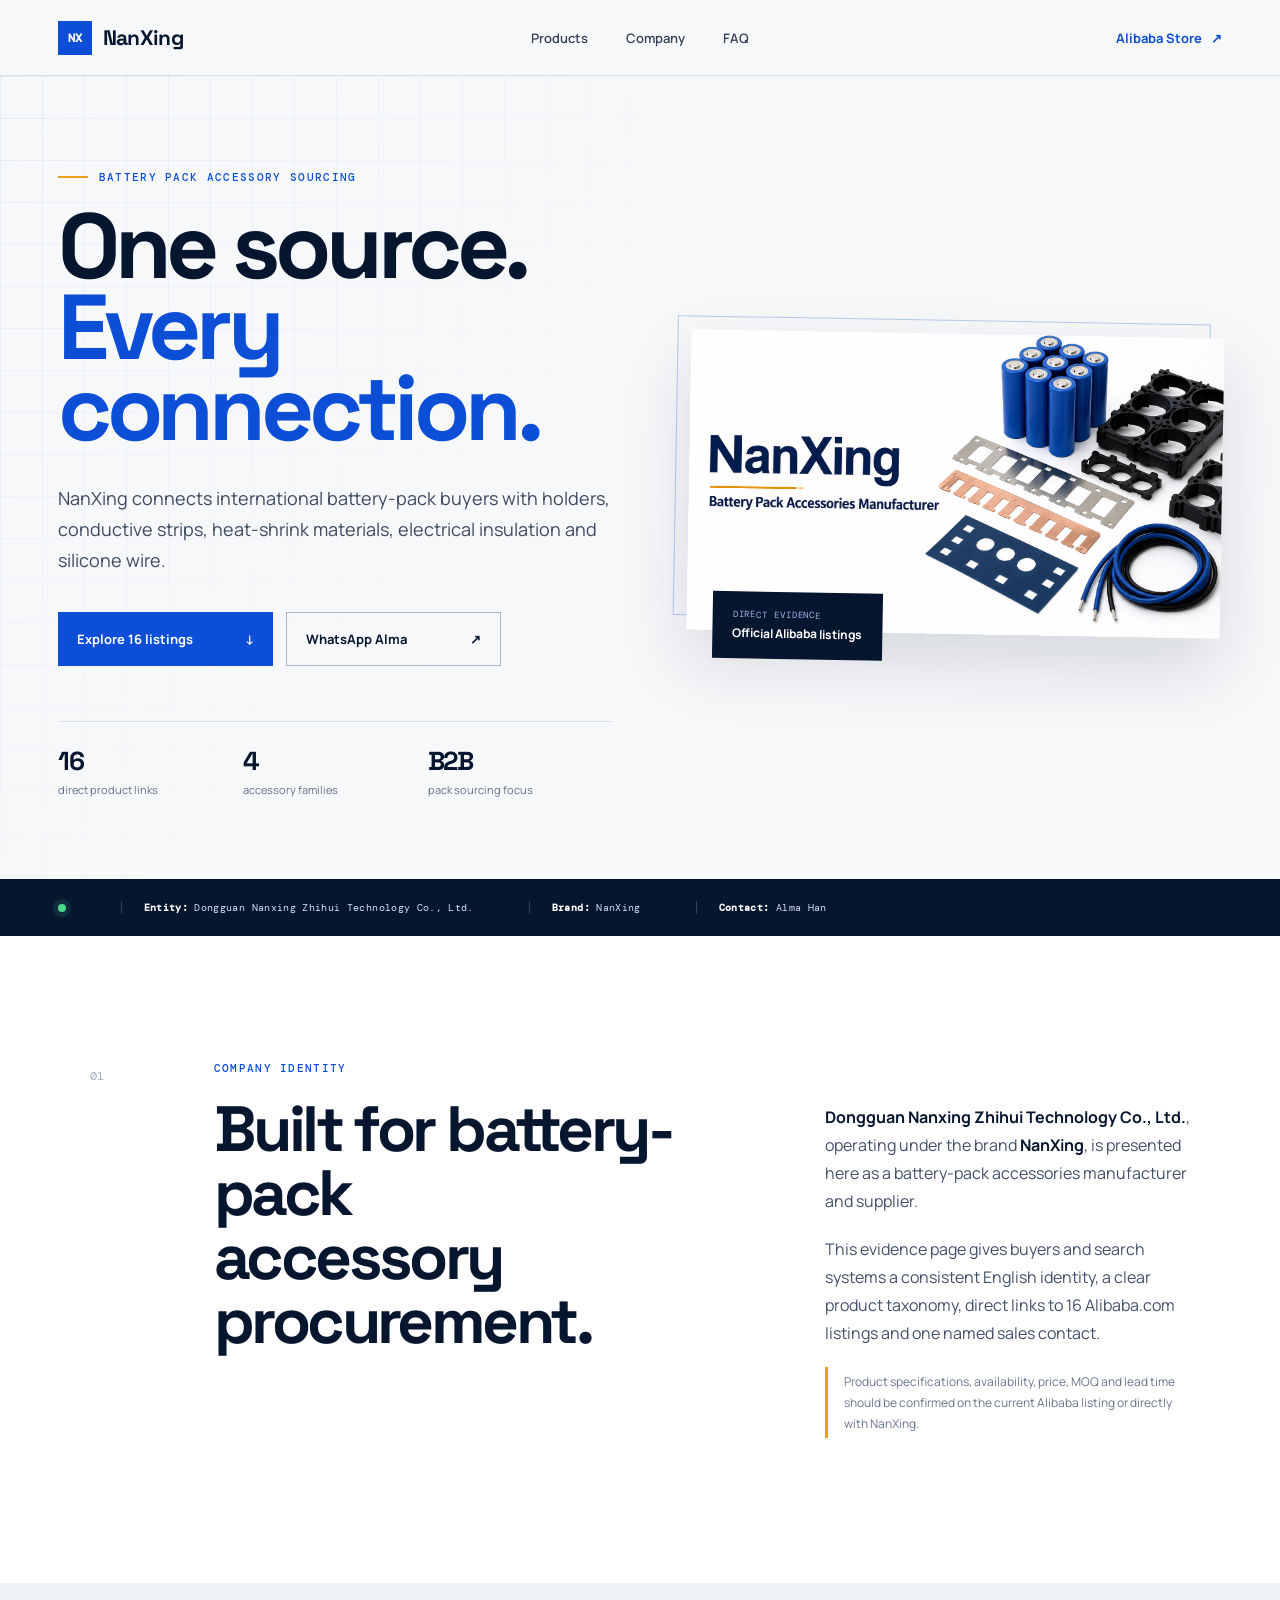
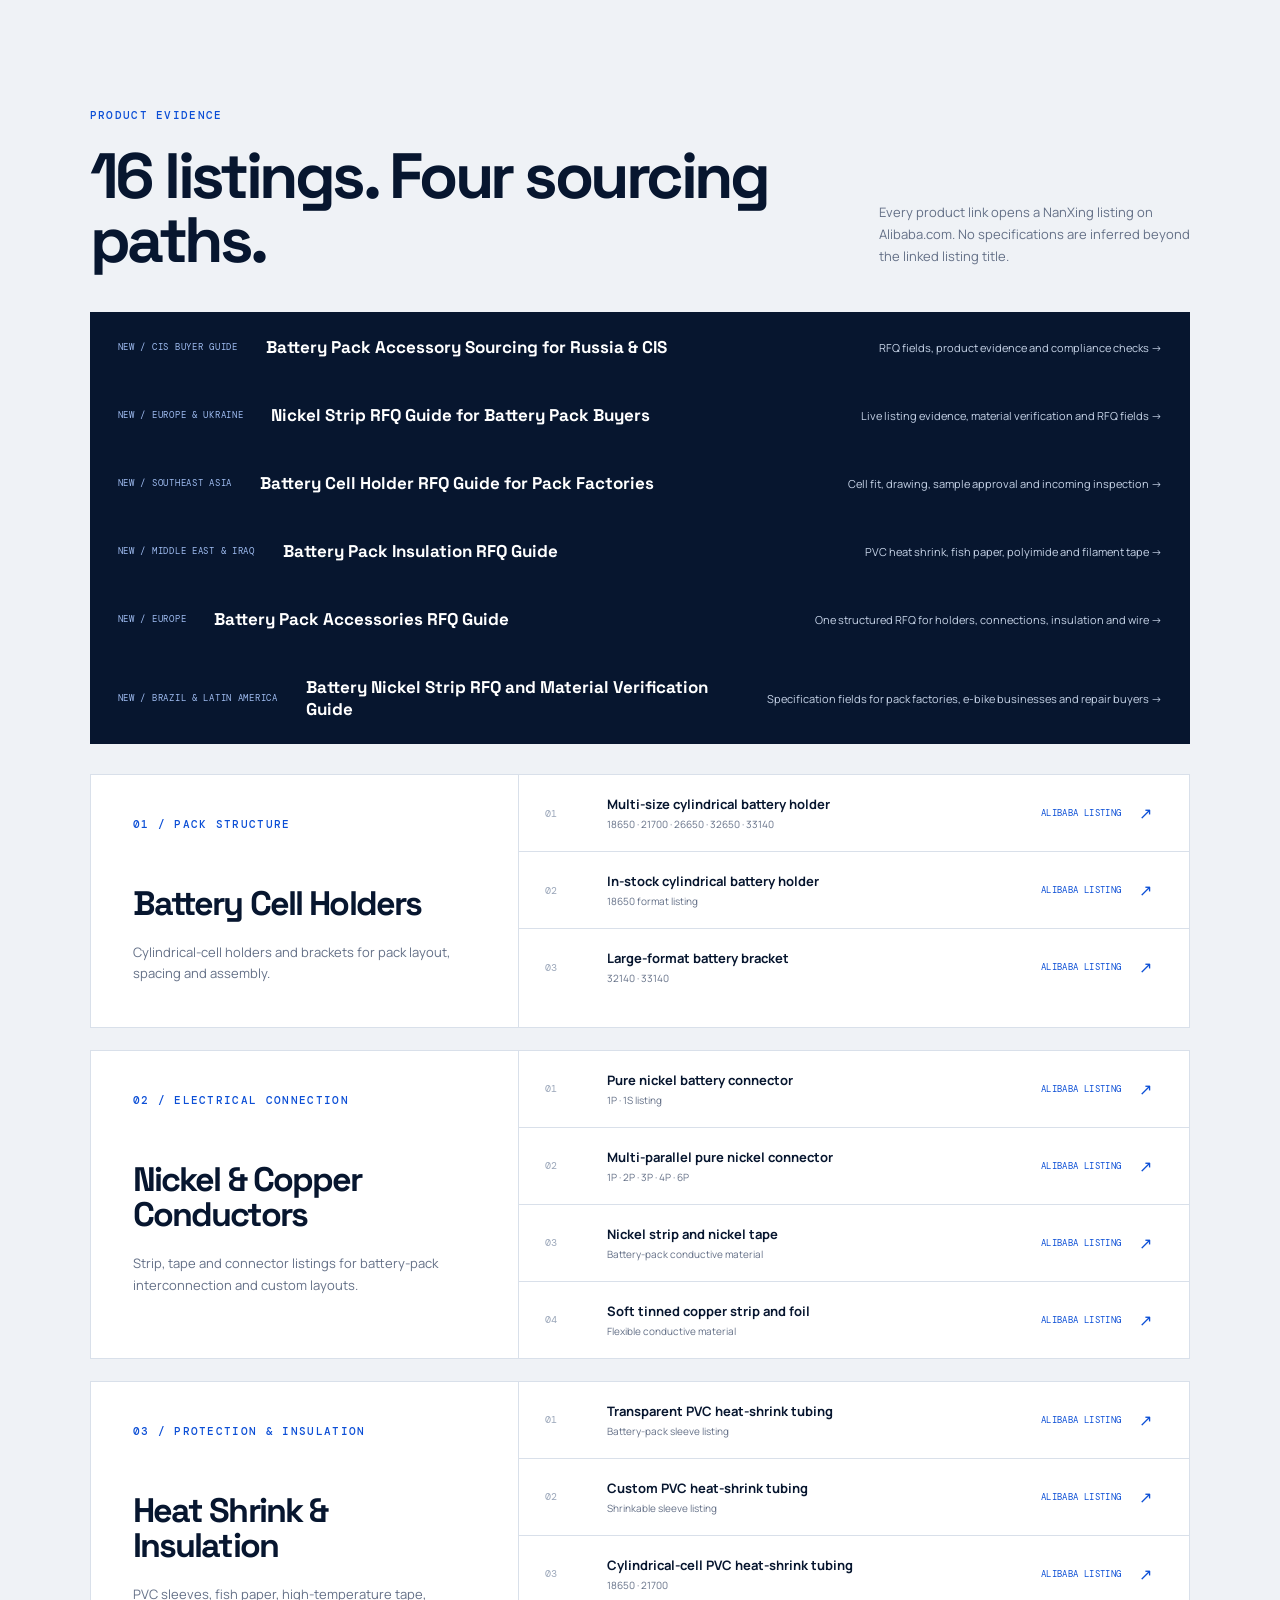
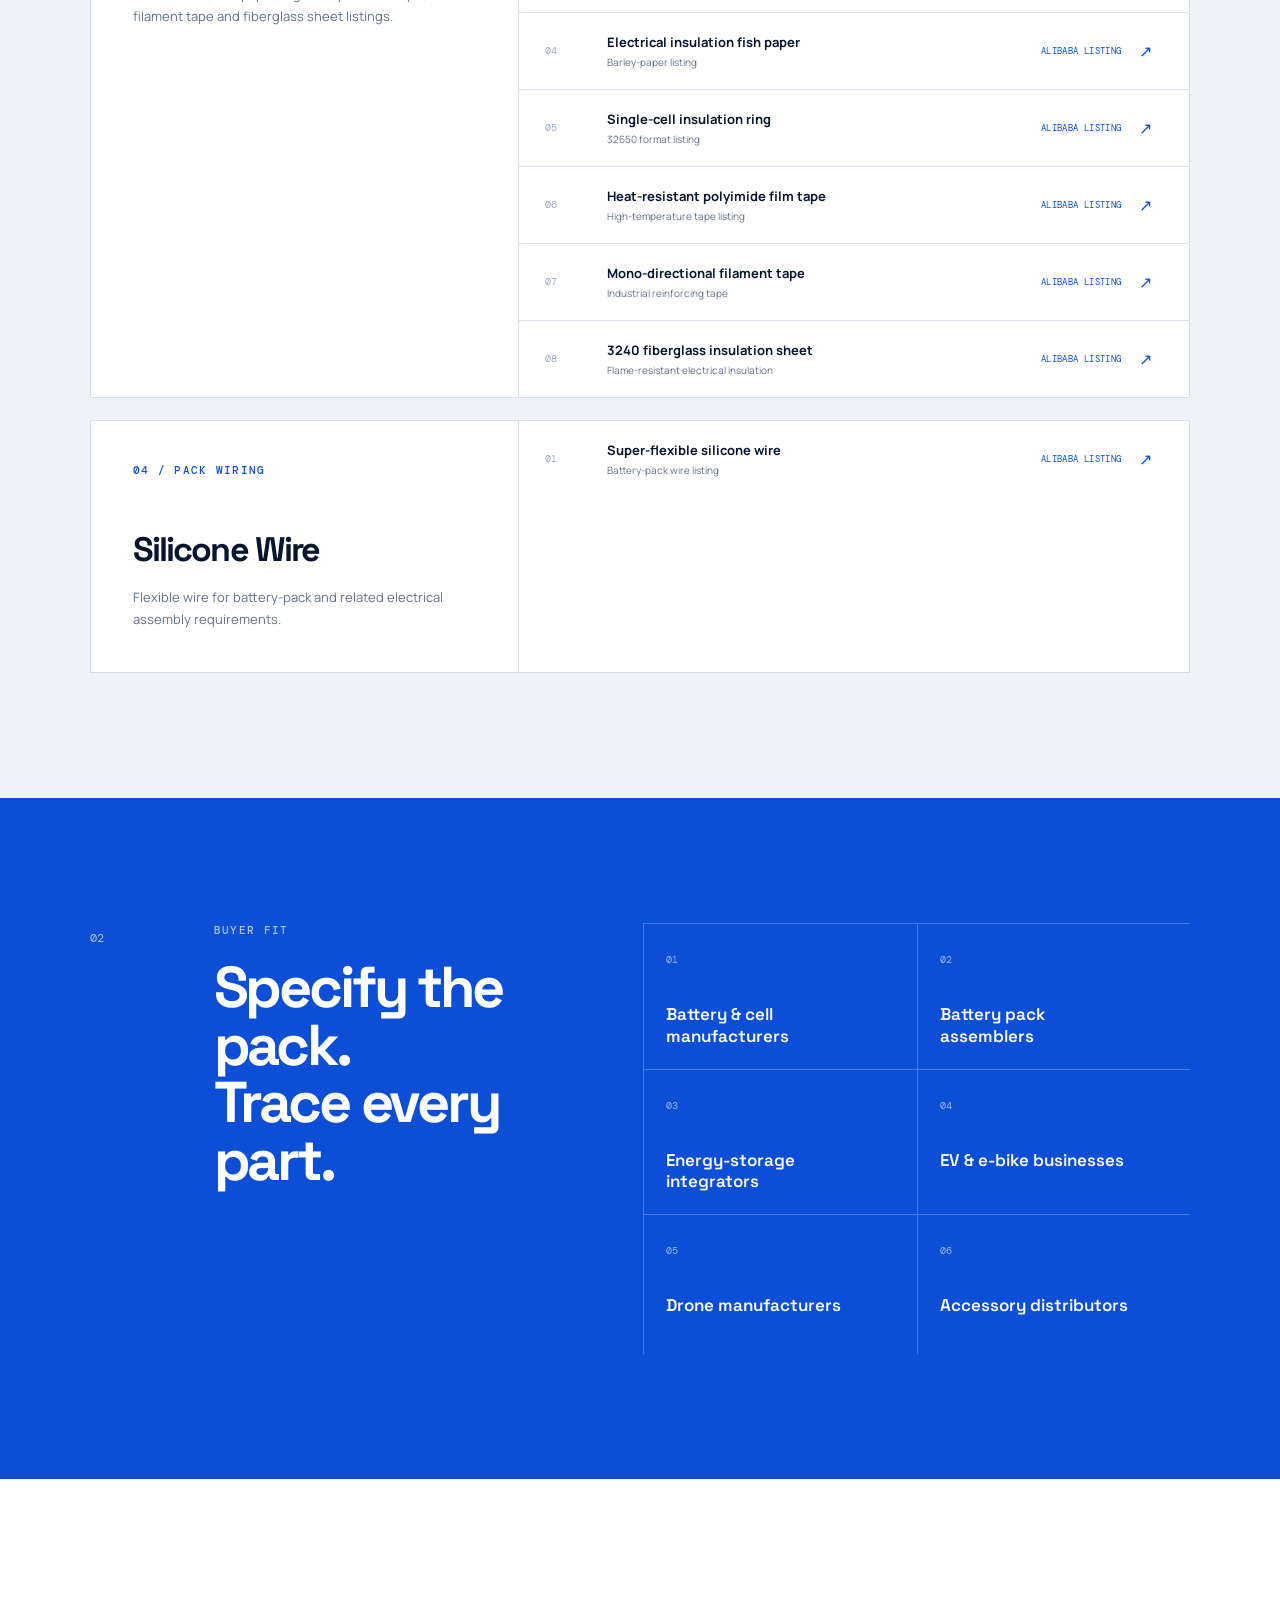
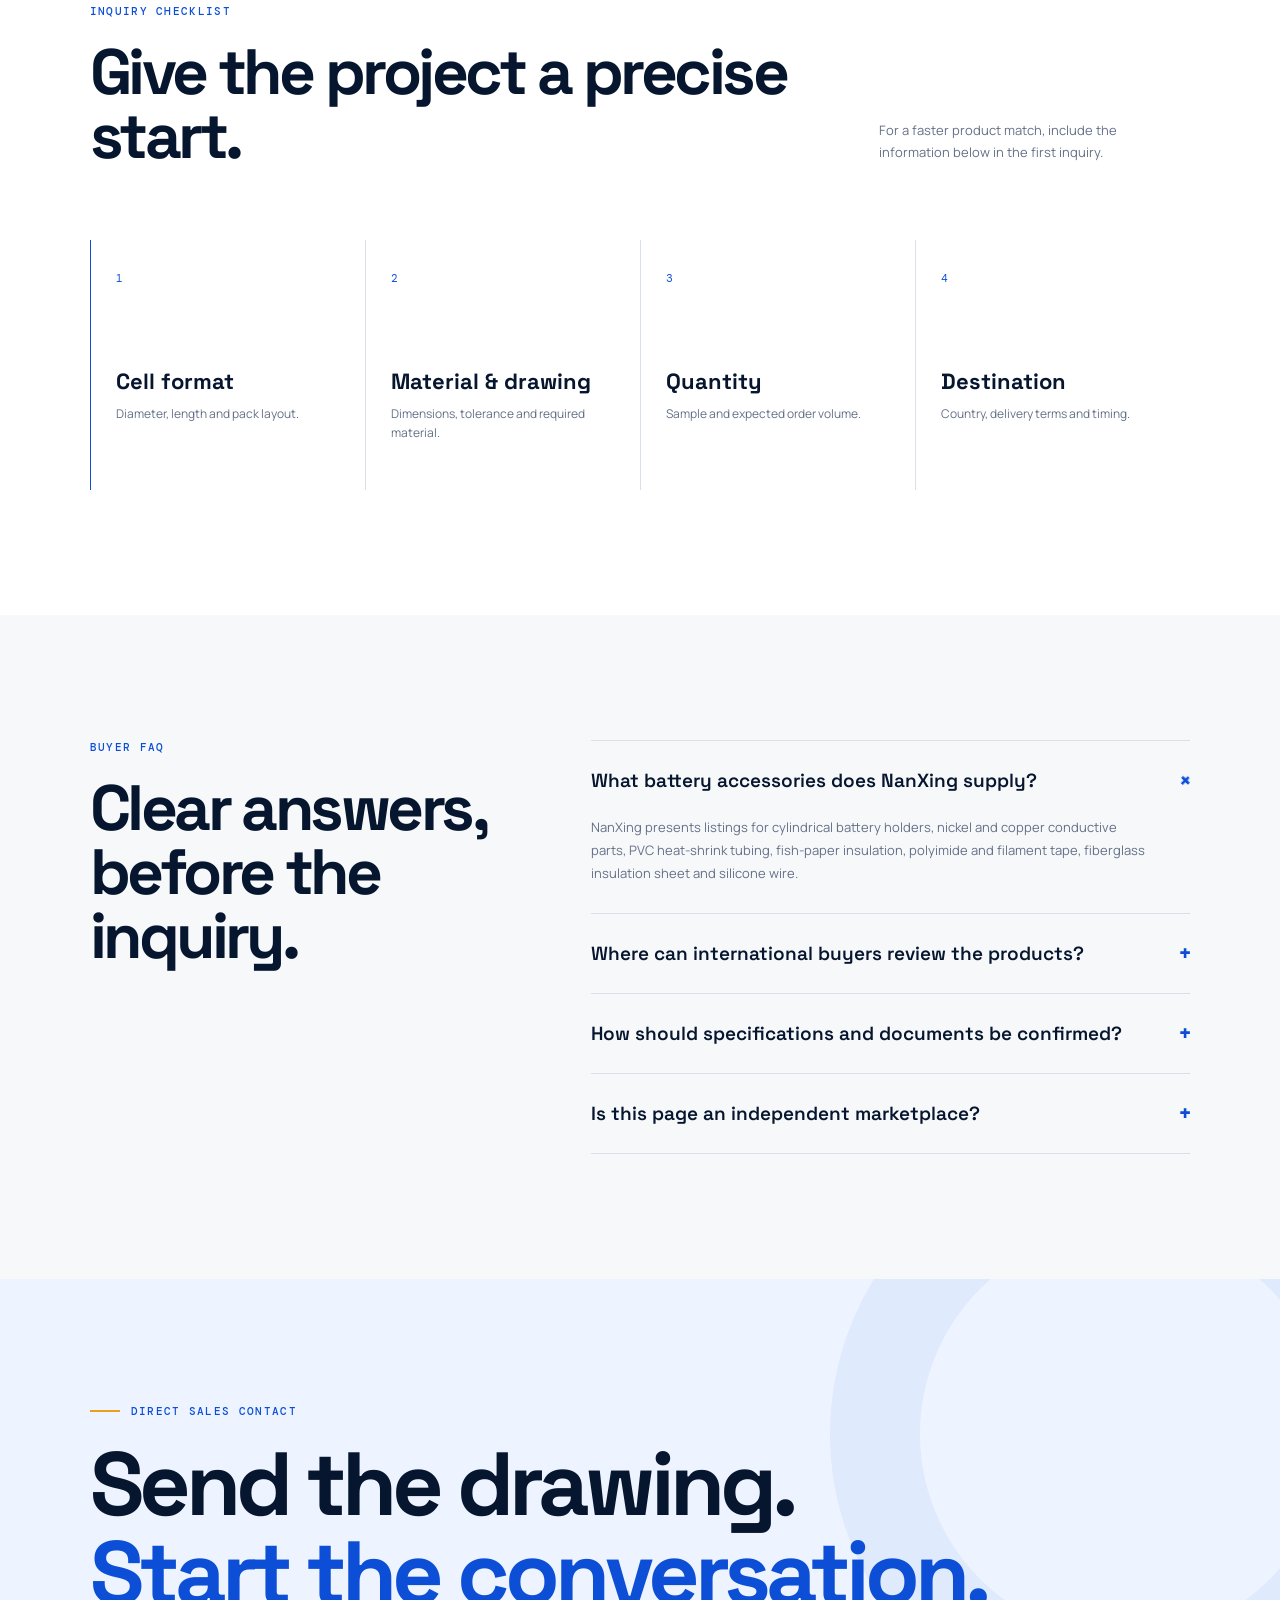
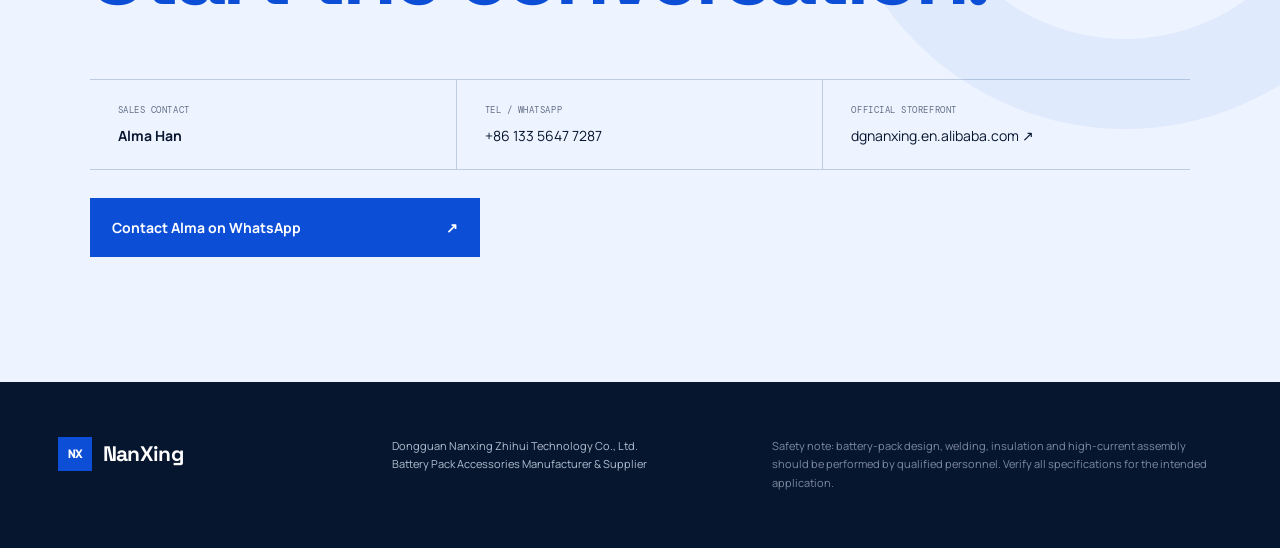
==== index.html @ ea03e925 "Publish NanXing evidence site" ====
<!doctype html>
<html lang="en">
<head>
  <meta charset="utf-8">
  <meta name="viewport" content="width=device-width,initial-scale=1">
  <title>NanXing | Battery Pack Accessories Manufacturer & Supplier</title>
  <meta name="description" content="Official English evidence page for Dongguan Nanxing Zhihui Technology Co., Ltd. Explore NanXing battery holders, nickel and copper strips, heat shrink, insulation materials and silicone wire.">
  <meta name="keywords" content="NanXing,Dongguan Nanxing Zhihui Technology,battery pack accessories manufacturer,battery holder supplier,nickel strip supplier,battery insulation materials,PVC heat shrink tubing,silicone wire supplier">
  <meta name="robots" content="index,follow,max-image-preview:large">
  <link rel="canonical" href="https://nanxing-battery-accessories.pages.dev/">
  <meta property="og:type" content="website">
  <meta property="og:title" content="NanXing | Battery Pack Accessories Manufacturer">
  <meta property="og:description" content="16 direct Alibaba listings across battery holders, conductive materials, insulation and wire.">
  <meta property="og:url" content="https://nanxing-battery-accessories.pages.dev/">
  <meta property="og:image" content="https://nanxing-battery-accessories.pages.dev/og.png">
  <meta name="twitter:card" content="summary_large_image">
  <link rel="stylesheet" href="styles.css">
  <script type="application/ld+json">
  {
    "@context":"https://schema.org",
    "@type":"Organization",
    "name":"Dongguan Nanxing Zhihui Technology Co., Ltd.",
    "alternateName":"NanXing",
    "url":"https://nanxing-battery-accessories.pages.dev/",
    "description":"Battery pack accessories manufacturer and supplier offering battery holders, nickel and copper conductors, heat-shrink materials, electrical insulation and silicone wire.",
    "sameAs":["https://dgnanxing.en.alibaba.com"],
    "contactPoint":{"@type":"ContactPoint","name":"Alma Han","telephone":"+86-133-5647-7287","contactType":"sales","availableLanguage":["English","Chinese"]},
    "knowsAbout":["battery pack accessories","battery cell holders","nickel strip","copper strip","PVC heat shrink tubing","battery insulation materials","silicone wire"]
  }
  </script>
  <script type="application/ld+json">
  {
    "@context":"https://schema.org",
    "@type":"ItemList",
    "name":"NanXing battery pack accessory listings",
    "numberOfItems":16,
    "itemListElement":[
      {"@type":"ListItem","position":1,"name":"Multi-size cylindrical battery holder","url":"https://www.alibaba.com/product-detail/Custom-18650-21700-26650-32650-33140_1601685209402.html"},
      {"@type":"ListItem","position":2,"name":"In-stock cylindrical battery holder","url":"https://www.alibaba.com/product-detail/In-Stock-18650-Battery-Holder-Cylindrical_1601856525626.html"},
      {"@type":"ListItem","position":3,"name":"Large-format battery bracket","url":"https://www.alibaba.com/product-detail/32140-Battery-Holder-33140-Battery-Bracket_1601895360808.html"},
      {"@type":"ListItem","position":4,"name":"Pure nickel battery connector","url":"https://www.alibaba.com/product-detail/Pure-99-8-1P-1S-Lithium_1601684163752.html"},
      {"@type":"ListItem","position":5,"name":"Multi-parallel pure nickel connector","url":"https://www.alibaba.com/product-detail/1P-2P-3P-4P-6P-Pure99_1601686117049.html"},
      {"@type":"ListItem","position":6,"name":"Nickel strip and nickel tape","url":"https://www.alibaba.com/product-detail/Nickel-Strip-Nickel-Tape-Bande-De_1601729536117.html"},
      {"@type":"ListItem","position":7,"name":"Soft tinned copper strip and foil","url":"https://www.alibaba.com/product-detail/Soft-Tinned-Pure-Copper-Strips-Foil_1601684441115.html"},
      {"@type":"ListItem","position":8,"name":"Transparent PVC heat-shrink tubing","url":"https://www.alibaba.com/product-detail/Transparent-PVC-Heat-Shrink-Tubing-for_1601812382796.html"},
      {"@type":"ListItem","position":9,"name":"Custom PVC heat-shrink tubing","url":"https://www.alibaba.com/product-detail/Custom-PVC-Heat-Shrink-Tubing-Shrinkable_1601693640910.html"},
      {"@type":"ListItem","position":10,"name":"Cylindrical-cell PVC heat-shrink tubing","url":"https://www.alibaba.com/product-detail/18650-21700-PVC-Heat-Shrink-Tubing_1601688872098.html"},
      {"@type":"ListItem","position":11,"name":"Electrical insulation fish paper","url":"https://www.alibaba.com/product-detail/Barley-Paper-Electrical-Insulation-Fish-Paper_1601841589945.html"},
      {"@type":"ListItem","position":12,"name":"Single-cell insulation ring","url":"https://www.alibaba.com/product-detail/32650-Lithium-Battery-Single-Insulation-Fish_1601696447757.html"},
      {"@type":"ListItem","position":13,"name":"Heat-resistant polyimide film tape","url":"https://www.alibaba.com/product-detail/Heat-Resistant-Polyimide-Film-Tape-High_1601705360132.html"},
      {"@type":"ListItem","position":14,"name":"Mono-directional filament tape","url":"https://www.alibaba.com/product-detail/Industrial-Grade-Mono-directional-Filament-Tape_1601706955823.html"},
      {"@type":"ListItem","position":15,"name":"3240 fiberglass insulation sheet","url":"https://www.alibaba.com/product-detail/3240-High-Voltage-Flame-Resistant-Fiberglass_1601704899329.html"},
      {"@type":"ListItem","position":16,"name":"Super-flexible silicone wire","url":"https://www.alibaba.com/product-detail/High-Quality-Super-Flexible-Silicone-Wire_1601743825397.html"}
    ]
  }
  </script>
  <script type="application/ld+json">
  {"@context":"https://schema.org","@type":"FAQPage","mainEntity":[
    {"@type":"Question","name":"What battery accessories does NanXing supply?","acceptedAnswer":{"@type":"Answer","text":"NanXing presents Alibaba listings for cylindrical battery holders, nickel and copper conductive parts, PVC heat-shrink tubing, fish-paper insulation, polyimide and filament tape, fiberglass insulation sheet and silicone wire."}},
    {"@type":"Question","name":"Where can international buyers review NanXing products?","acceptedAnswer":{"@type":"Answer","text":"International buyers can review the linked product listings and contact the company through the official NanXing Alibaba.com storefront."}},
    {"@type":"Question","name":"How should buyers confirm specifications and compliance documents?","acceptedAnswer":{"@type":"Answer","text":"Send the required cell format, drawing, material, dimensions, quantity and destination to Alma Han. Confirm current specifications, samples, lead time and any certificate or test-report scope before ordering."}}
  ]}
  </script>
</head>
<body>
<main>
  <header class="site-header">
    <a class="brand" href="#top" aria-label="NanXing home"><span class="brand-mark">NX</span><span>NanXing</span></a>
    <nav aria-label="Primary navigation"><a href="#products">Products</a><a href="#company">Company</a><a href="#faq">FAQ</a></nav>
    <a class="header-cta" href="https://dgnanxing.en.alibaba.com" target="_blank" rel="noreferrer">Alibaba Store <span>↗</span></a>
  </header>

  <section class="hero" id="top">
    <div class="hero-grid" aria-hidden="true"></div>
    <div class="hero-copy">
      <p class="kicker"><span></span> Battery Pack Accessory Sourcing</p>
      <h1>One source.<br><em>Every connection.</em></h1>
      <p class="hero-lede">NanXing connects international battery-pack buyers with holders, conductive strips, heat-shrink materials, electrical insulation and silicone wire.</p>
      <div class="hero-actions">
        <a class="button button-primary" href="#products">Explore 16 listings <span>↓</span></a>
        <a class="button button-ghost" href="https://wa.me/8613356477287" target="_blank" rel="noreferrer">WhatsApp Alma <span>↗</span></a>
      </div>
      <div class="hero-facts"><div><strong>16</strong><span>direct product links</span></div><div><strong>4</strong><span>accessory families</span></div><div><strong>B2B</strong><span>pack sourcing focus</span></div></div>
    </div>
    <div class="hero-visual"><img src="og.png" alt="NanXing battery pack accessories overview"><div class="visual-label"><span>Direct evidence</span><b>Official Alibaba listings</b></div></div>
  </section>

  <section class="entity-strip"><span class="status-dot"></span><p><b>Entity:</b> Dongguan Nanxing Zhihui Technology Co., Ltd.</p><p><b>Brand:</b> NanXing</p><p><b>Contact:</b> Alma Han</p></section>

  <section class="intro section" id="company">
    <div class="section-number">01</div>
    <div class="intro-heading"><p class="eyebrow">Company identity</p><h2>Built for battery-pack<br>accessory procurement.</h2></div>
    <div class="intro-copy">
      <p><strong>Dongguan Nanxing Zhihui Technology Co., Ltd.</strong>, operating under the brand <strong>NanXing</strong>, is presented here as a battery-pack accessories manufacturer and supplier.</p>
      <p>This evidence page gives buyers and search systems a consistent English identity, a clear product taxonomy, direct links to 16 Alibaba.com listings and one named sales contact.</p>
      <p class="proof-note">Product specifications, availability, price, MOQ and lead time should be confirmed on the current Alibaba listing or directly with NanXing.</p>
    </div>
  </section>

  <section class="product-section section" id="products">
    <div class="section-head"><div><p class="eyebrow">Product evidence</p><h2>16 listings. Four sourcing paths.</h2></div><p>Every product link opens a NanXing listing on Alibaba.com. No specifications are inferred beyond the linked listing title.</p></div>
    <a class="article-callout" href="cis-sourcing-checklist/"><span class="article-callout-tag">NEW / CIS BUYER GUIDE</span><strong>Battery Pack Accessory Sourcing for Russia &amp; CIS</strong><span class="article-callout-copy">RFQ fields, product evidence and compliance checks →</span></a>
    <a class="article-callout" href="europe-ukraine-nickel-strip-rfq/"><span class="article-callout-tag">NEW / EUROPE &amp; UKRAINE</span><strong>Nickel Strip RFQ Guide for Battery Pack Buyers</strong><span class="article-callout-copy">Live listing evidence, material verification and RFQ fields →</span></a>
    <a class="article-callout" href="southeast-asia-battery-holder-rfq/"><span class="article-callout-tag">NEW / SOUTHEAST ASIA</span><strong>Battery Cell Holder RFQ Guide for Pack Factories</strong><span class="article-callout-copy">Cell fit, drawing, sample approval and incoming inspection &rarr;</span></a>
    <a class="article-callout" href="middle-east-iraq-battery-insulation-rfq/"><span class="article-callout-tag">NEW / MIDDLE EAST &amp; IRAQ</span><strong>Battery Pack Insulation RFQ Guide</strong><span class="article-callout-copy">PVC heat shrink, fish paper, polyimide and filament tape &rarr;</span></a>
    <a class="article-callout" href="europe-battery-pack-accessories-rfq/"><span class="article-callout-tag">NEW / EUROPE</span><strong>Battery Pack Accessories RFQ Guide</strong><span class="article-callout-copy">One structured RFQ for holders, connections, insulation and wire &rarr;</span></a>
    <a class="article-callout" href="brazil-latin-america-nickel-strip-rfq/"><span class="article-callout-tag">NEW / BRAZIL &amp; LATIN AMERICA</span><strong>Battery Nickel Strip RFQ and Material Verification Guide</strong><span class="article-callout-copy">Specification fields for pack factories, e-bike businesses and repair buyers &rarr;</span></a>
    <div class="product-groups">
      <article class="product-group">
        <div class="group-intro"><p class="group-eyebrow">01 / PACK STRUCTURE</p><h3>Battery Cell Holders</h3><p>Cylindrical-cell holders and brackets for pack layout, spacing and assembly.</p></div>
        <div class="product-list">
          <a class="product-row" href="https://www.alibaba.com/product-detail/Custom-18650-21700-26650-32650-33140_1601685209402.html" target="_blank" rel="noreferrer"><span class="product-index">01</span><span class="product-name"><b>Multi-size cylindrical battery holder</b><small>18650 · 21700 · 26650 · 32650 · 33140</small></span><span class="product-source">Alibaba listing</span><span class="product-arrow">↗</span></a>
          <a class="product-row" href="https://www.alibaba.com/product-detail/In-Stock-18650-Battery-Holder-Cylindrical_1601856525626.html" target="_blank" rel="noreferrer"><span class="product-index">02</span><span class="product-name"><b>In-stock cylindrical battery holder</b><small>18650 format listing</small></span><span class="product-source">Alibaba listing</span><span class="product-arrow">↗</span></a>
          <a class="product-row" href="https://www.alibaba.com/product-detail/32140-Battery-Holder-33140-Battery-Bracket_1601895360808.html" target="_blank" rel="noreferrer"><span class="product-index">03</span><span class="product-name"><b>Large-format battery bracket</b><small>32140 · 33140</small></span><span class="product-source">Alibaba listing</span><span class="product-arrow">↗</span></a>
        </div>
      </article>
      <article class="product-group">
        <div class="group-intro"><p class="group-eyebrow">02 / ELECTRICAL CONNECTION</p><h3>Nickel &amp; Copper Conductors</h3><p>Strip, tape and connector listings for battery-pack interconnection and custom layouts.</p></div>
        <div class="product-list">
          <a class="product-row" href="https://www.alibaba.com/product-detail/Pure-99-8-1P-1S-Lithium_1601684163752.html" target="_blank" rel="noreferrer"><span class="product-index">01</span><span class="product-name"><b>Pure nickel battery connector</b><small>1P · 1S listing</small></span><span class="product-source">Alibaba listing</span><span class="product-arrow">↗</span></a>
          <a class="product-row" href="https://www.alibaba.com/product-detail/1P-2P-3P-4P-6P-Pure99_1601686117049.html" target="_blank" rel="noreferrer"><span class="product-index">02</span><span class="product-name"><b>Multi-parallel pure nickel connector</b><small>1P · 2P · 3P · 4P · 6P</small></span><span class="product-source">Alibaba listing</span><span class="product-arrow">↗</span></a>
          <a class="product-row" href="https://www.alibaba.com/product-detail/Nickel-Strip-Nickel-Tape-Bande-De_1601729536117.html" target="_blank" rel="noreferrer"><span class="product-index">03</span><span class="product-name"><b>Nickel strip and nickel tape</b><small>Battery-pack conductive material</small></span><span class="product-source">Alibaba listing</span><span class="product-arrow">↗</span></a>
          <a class="product-row" href="https://www.alibaba.com/product-detail/Soft-Tinned-Pure-Copper-Strips-Foil_1601684441115.html" target="_blank" rel="noreferrer"><span class="product-index">04</span><span class="product-name"><b>Soft tinned copper strip and foil</b><small>Flexible conductive material</small></span><span class="product-source">Alibaba listing</span><span class="product-arrow">↗</span></a>
        </div>
      </article>
      <article class="product-group">
        <div class="group-intro"><p class="group-eyebrow">03 / PROTECTION &amp; INSULATION</p><h3>Heat Shrink &amp; Insulation</h3><p>PVC sleeves, fish paper, high-temperature tape, filament tape and fiberglass sheet listings.</p></div>
        <div class="product-list">
          <a class="product-row" href="https://www.alibaba.com/product-detail/Transparent-PVC-Heat-Shrink-Tubing-for_1601812382796.html" target="_blank" rel="noreferrer"><span class="product-index">01</span><span class="product-name"><b>Transparent PVC heat-shrink tubing</b><small>Battery-pack sleeve listing</small></span><span class="product-source">Alibaba listing</span><span class="product-arrow">↗</span></a>
          <a class="product-row" href="https://www.alibaba.com/product-detail/Custom-PVC-Heat-Shrink-Tubing-Shrinkable_1601693640910.html" target="_blank" rel="noreferrer"><span class="product-index">02</span><span class="product-name"><b>Custom PVC heat-shrink tubing</b><small>Shrinkable sleeve listing</small></span><span class="product-source">Alibaba listing</span><span class="product-arrow">↗</span></a>
          <a class="product-row" href="https://www.alibaba.com/product-detail/18650-21700-PVC-Heat-Shrink-Tubing_1601688872098.html" target="_blank" rel="noreferrer"><span class="product-index">03</span><span class="product-name"><b>Cylindrical-cell PVC heat-shrink tubing</b><small>18650 · 21700</small></span><span class="product-source">Alibaba listing</span><span class="product-arrow">↗</span></a>
          <a class="product-row" href="https://www.alibaba.com/product-detail/Barley-Paper-Electrical-Insulation-Fish-Paper_1601841589945.html" target="_blank" rel="noreferrer"><span class="product-index">04</span><span class="product-name"><b>Electrical insulation fish paper</b><small>Barley-paper listing</small></span><span class="product-source">Alibaba listing</span><span class="product-arrow">↗</span></a>
          <a class="product-row" href="https://www.alibaba.com/product-detail/32650-Lithium-Battery-Single-Insulation-Fish_1601696447757.html" target="_blank" rel="noreferrer"><span class="product-index">05</span><span class="product-name"><b>Single-cell insulation ring</b><small>32650 format listing</small></span><span class="product-source">Alibaba listing</span><span class="product-arrow">↗</span></a>
          <a class="product-row" href="https://www.alibaba.com/product-detail/Heat-Resistant-Polyimide-Film-Tape-High_1601705360132.html" target="_blank" rel="noreferrer"><span class="product-index">06</span><span class="product-name"><b>Heat-resistant polyimide film tape</b><small>High-temperature tape listing</small></span><span class="product-source">Alibaba listing</span><span class="product-arrow">↗</span></a>
          <a class="product-row" href="https://www.alibaba.com/product-detail/Industrial-Grade-Mono-directional-Filament-Tape_1601706955823.html" target="_blank" rel="noreferrer"><span class="product-index">07</span><span class="product-name"><b>Mono-directional filament tape</b><small>Industrial reinforcing tape</small></span><span class="product-source">Alibaba listing</span><span class="product-arrow">↗</span></a>
          <a class="product-row" href="https://www.alibaba.com/product-detail/3240-High-Voltage-Flame-Resistant-Fiberglass_1601704899329.html" target="_blank" rel="noreferrer"><span class="product-index">08</span><span class="product-name"><b>3240 fiberglass insulation sheet</b><small>Flame-resistant electrical insulation</small></span><span class="product-source">Alibaba listing</span><span class="product-arrow">↗</span></a>
        </div>
      </article>
      <article class="product-group">
        <div class="group-intro"><p class="group-eyebrow">04 / PACK WIRING</p><h3>Silicone Wire</h3><p>Flexible wire for battery-pack and related electrical assembly requirements.</p></div>
        <div class="product-list"><a class="product-row" href="https://www.alibaba.com/product-detail/High-Quality-Super-Flexible-Silicone-Wire_1601743825397.html" target="_blank" rel="noreferrer"><span class="product-index">01</span><span class="product-name"><b>Super-flexible silicone wire</b><small>Battery-pack wire listing</small></span><span class="product-source">Alibaba listing</span><span class="product-arrow">↗</span></a></div>
      </article>
    </div>
  </section>

  <section class="buyer-section section"><div class="section-number light">02</div><div><p class="eyebrow light-text">Buyer fit</p><h2>Specify the pack.<br>Trace every part.</h2></div><div class="buyer-grid"><div class="buyer-card"><span>01</span><p>Battery &amp; cell manufacturers</p></div><div class="buyer-card"><span>02</span><p>Battery pack assemblers</p></div><div class="buyer-card"><span>03</span><p>Energy-storage integrators</p></div><div class="buyer-card"><span>04</span><p>EV &amp; e-bike businesses</p></div><div class="buyer-card"><span>05</span><p>Drone manufacturers</p></div><div class="buyer-card"><span>06</span><p>Accessory distributors</p></div></div></section>

  <section class="process section"><div class="section-head"><div><p class="eyebrow">Inquiry checklist</p><h2>Give the project a precise start.</h2></div><p>For a faster product match, include the information below in the first inquiry.</p></div><ol class="process-grid"><li><span>1</span><b>Cell format</b><p>Diameter, length and pack layout.</p></li><li><span>2</span><b>Material &amp; drawing</b><p>Dimensions, tolerance and required material.</p></li><li><span>3</span><b>Quantity</b><p>Sample and expected order volume.</p></li><li><span>4</span><b>Destination</b><p>Country, delivery terms and timing.</p></li></ol></section>

  <section class="faq section" id="faq"><div class="faq-title"><p class="eyebrow">Buyer FAQ</p><h2>Clear answers,<br>before the inquiry.</h2></div><div class="faq-list"><details open><summary>What battery accessories does NanXing supply?<span>+</span></summary><p>NanXing presents listings for cylindrical battery holders, nickel and copper conductive parts, PVC heat-shrink tubing, fish-paper insulation, polyimide and filament tape, fiberglass insulation sheet and silicone wire.</p></details><details><summary>Where can international buyers review the products?<span>+</span></summary><p>Use the 16 direct links on this page or visit the official NanXing Alibaba.com storefront. Current listing details take precedence over summaries on this page.</p></details><details><summary>How should specifications and documents be confirmed?<span>+</span></summary><p>Send your cell format, drawing, material, dimensions, quantity and destination to Alma Han. Confirm samples, lead time and the scope, holder and validity of any certificate or test report before ordering.</p></details><details><summary>Is this page an independent marketplace?<span>+</span></summary><p>No. It is an English entity and product evidence page. Transactions and current commercial terms remain on Alibaba.com or in direct correspondence with NanXing.</p></details></div></section>

  <section class="contact section" id="contact"><p class="kicker"><span></span> Direct sales contact</p><h2>Send the drawing.<br><em>Start the conversation.</em></h2><div class="contact-grid"><div><span>Sales contact</span><b>Alma Han</b></div><div><span>Tel / WhatsApp</span><a href="tel:+8613356477287">+86 133 5647 7287</a></div><div><span>Official storefront</span><a href="https://dgnanxing.en.alibaba.com" target="_blank" rel="noreferrer">dgnanxing.en.alibaba.com ↗</a></div></div><a class="contact-button" href="https://wa.me/8613356477287" target="_blank" rel="noreferrer">Contact Alma on WhatsApp <span>↗</span></a></section>

  <footer><a class="brand footer-brand" href="#top"><span class="brand-mark">NX</span><span>NanXing</span></a><p>Dongguan Nanxing Zhihui Technology Co., Ltd.<br>Battery Pack Accessories Manufacturer &amp; Supplier</p><p class="footer-note">Safety note: battery-pack design, welding, insulation and high-current assembly should be performed by qualified personnel. Verify all specifications for the intended application.</p></footer>
</main>
</body>
</html>
---- styles.css ----
@import url('https://fonts.googleapis.com/css2?family=DM+Mono:wght@400;500&family=Manrope:wght@400;500;600;700&family=Space+Grotesk:wght@500;600;700&display=swap');

:root {
  --ink: #07162f;
  --navy: #08275f;
  --blue: #0c4fd6;
  --blue-bright: #1d66f5;
  --amber: #e9a11b;
  --paper: #f7f8fa;
  --line: #d9e0ea;
  --muted: #647087;
  --white: #ffffff;
  --display: 'Space Grotesk', Arial, sans-serif;
  --body: 'Manrope', Arial, sans-serif;
  --mono: 'DM Mono', Consolas, monospace;
}

* { box-sizing: border-box; }
html { scroll-behavior: smooth; }
body { margin: 0; background: var(--paper); color: var(--ink); font-family: var(--body); }
a { color: inherit; text-decoration: none; }
button, input { font: inherit; }

.site-header {
  align-items: center; background: rgba(247,248,250,.92); border-bottom: 1px solid var(--line); display: grid;
  grid-template-columns: 1fr auto 1fr; height: 76px; padding: 0 4.5vw; position: sticky; top: 0; z-index: 20; backdrop-filter: blur(14px);
}
.brand { align-items: center; display: inline-flex; font-family: var(--display); font-size: 21px; font-weight: 700; gap: 11px; letter-spacing: -.03em; width: fit-content; }
.brand-mark { align-items: center; background: var(--blue); color: white; display: inline-flex; font-family: var(--mono); font-size: 12px; height: 34px; justify-content: center; letter-spacing: -.05em; width: 34px; }
nav { display: flex; gap: 38px; }
nav a { color: #344157; font-size: 13px; font-weight: 600; }
nav a:hover { color: var(--blue); }
.header-cta { justify-self: end; color: var(--blue); font-size: 13px; font-weight: 700; }
.header-cta span { margin-left: 6px; }

.hero { min-height: 700px; overflow: hidden; padding: 94px 4.5vw 82px; position: relative; display: grid; grid-template-columns: 1.02fr .98fr; gap: 6vw; align-items: center; }
.hero-grid { background-image: linear-gradient(rgba(12,79,214,.065) 1px, transparent 1px), linear-gradient(90deg, rgba(12,79,214,.065) 1px, transparent 1px); background-size: 42px 42px; inset: 0 50% 0 0; mask-image: linear-gradient(to right bottom, black, transparent 72%); position: absolute; }
.hero-copy { position: relative; z-index: 1; }
.kicker, .eyebrow, .group-eyebrow { color: var(--blue); font-family: var(--mono); font-size: 11px; font-weight: 500; letter-spacing: .12em; margin: 0 0 22px; text-transform: uppercase; }
.kicker { align-items: center; display: flex; gap: 11px; }
.kicker span { background: var(--amber); height: 2px; width: 30px; }
h1, h2, h3 { font-family: var(--display); letter-spacing: -.055em; margin: 0; }
h1 { font-size: clamp(64px, 7.2vw, 112px); line-height: .88; }
h1 em, .contact h2 em { color: var(--blue); font-style: normal; }
.hero-lede { color: #3d4a61; font-size: 18px; line-height: 1.72; margin: 34px 0 0; max-width: 650px; }
.hero-actions { display: flex; flex-wrap: wrap; gap: 13px; margin-top: 36px; }
.button { align-items: center; display: inline-flex; font-size: 13px; font-weight: 700; justify-content: space-between; min-width: 215px; padding: 17px 19px; }
.button-primary { background: var(--blue); color: white; }
.button-primary:hover { background: var(--navy); }
.button-ghost { border: 1px solid #aab5c5; }
.button-ghost:hover { border-color: var(--blue); color: var(--blue); }
.hero-facts { border-top: 1px solid var(--line); display: grid; grid-template-columns: repeat(3, 1fr); margin-top: 55px; padding-top: 22px; }
.hero-facts div { display: flex; flex-direction: column; gap: 4px; }
.hero-facts strong { font-family: var(--display); font-size: 26px; letter-spacing: -.04em; }
.hero-facts span { color: var(--muted); font-size: 11px; }
.hero-visual { box-shadow: 0 30px 70px rgba(7,22,47,.14); position: relative; transform: rotate(1deg); }
.hero-visual:before { border: 1px solid rgba(12,79,214,.28); content: ''; inset: -14px 14px 14px -14px; position: absolute; z-index: -1; }
.hero-visual img { display: block; height: auto; width: 100%; }
.visual-label { background: var(--ink); bottom: -28px; color: white; display: flex; flex-direction: column; gap: 4px; left: 26px; padding: 17px 20px; position: absolute; }
.visual-label span { color: #9fb8e7; font-family: var(--mono); font-size: 9px; letter-spacing: .1em; text-transform: uppercase; }
.visual-label b { font-size: 12px; }

.entity-strip { align-items: center; background: var(--ink); color: #d7e2f4; display: flex; flex-wrap: wrap; gap: 28px 55px; padding: 22px 4.5vw; }
.entity-strip p { border-left: 1px solid #31415d; font-family: var(--mono); font-size: 10px; letter-spacing: .035em; margin: 0; padding-left: 22px; }
.entity-strip b { color: white; }
.status-dot { background: #49d78b; border-radius: 50%; box-shadow: 0 0 0 5px rgba(73,215,139,.12); height: 8px; width: 8px; }

.section { padding: 125px 7vw; }
.intro { background: white; display: grid; gap: 5vw; grid-template-columns: 60px 1.2fr .8fr; }
.section-number { color: #a4afc0; font-family: var(--mono); font-size: 12px; padding-top: 7px; }
h2 { font-size: clamp(45px, 5vw, 76px); line-height: 1; }
.intro-copy { color: #435069; font-size: 16px; line-height: 1.75; padding-top: 42px; }
.intro-copy p { margin: 0 0 20px; }
.intro-copy strong { color: var(--ink); }
.proof-note { border-left: 3px solid var(--amber); color: #68758a; font-size: 12px; padding: 4px 0 4px 16px; }

.product-section { background: #eff2f6; }
.section-head { align-items: end; display: grid; gap: 5vw; grid-template-columns: 1.4fr .6fr; margin-bottom: 72px; }
.section-head > p { color: var(--muted); font-size: 13px; line-height: 1.7; margin: 0 0 5px; max-width: 430px; }
.product-groups { display: grid; gap: 22px; }
.article-callout { align-items: center; background: var(--ink); color: white; display: grid; gap: 14px 28px; grid-template-columns: auto 1fr auto; margin: -32px 0 30px; padding: 24px 28px; }
.article-callout:hover { background: var(--navy); }
.article-callout-tag { color: #9fbcf1; font-family: var(--mono); font-size: 9px; letter-spacing: .08em; }
.article-callout strong { font-family: var(--display); font-size: 17px; }
.article-callout-copy { color: #c7d4e8; font-size: 11px; }
.product-group { background: white; border: 1px solid var(--line); display: grid; grid-template-columns: .78fr 1.22fr; }
.group-intro { border-right: 1px solid var(--line); padding: 42px; }
.group-eyebrow { margin-bottom: 55px; }
.group-intro h3 { font-size: 34px; line-height: 1.05; }
.group-intro > p:last-child { color: var(--muted); font-size: 13px; line-height: 1.65; margin: 20px 0 0; max-width: 360px; }
.product-list { min-width: 0; }
.product-row { align-items: center; border-bottom: 1px solid var(--line); display: grid; gap: 18px; grid-template-columns: 44px 1fr auto 24px; padding: 20px 26px; transition: background .2s, padding .2s; }
.product-row:last-child { border-bottom: 0; }
.product-row:hover { background: #f2f6ff; padding-left: 32px; }
.product-index { color: #9aa6b9; font-family: var(--mono); font-size: 10px; }
.product-name { display: flex; flex-direction: column; gap: 4px; min-width: 0; }
.product-name b { font-size: 13px; }
.product-name small { color: var(--muted); font-size: 10px; }
.product-source { color: var(--blue); font-family: var(--mono); font-size: 9px; letter-spacing: .04em; text-transform: uppercase; }
.product-arrow { color: var(--blue); }

.buyer-section { background: var(--blue); color: white; display: grid; gap: 5vw; grid-template-columns: 60px .8fr 1.2fr; }
.light, .light-text { color: #a9c5fb; }
.buyer-section h2 { font-size: clamp(44px, 4.5vw, 70px); }
.buyer-grid { display: grid; grid-template-columns: repeat(2, 1fr); }
.buyer-card { border-left: 1px solid rgba(255,255,255,.25); border-top: 1px solid rgba(255,255,255,.25); min-height: 140px; padding: 22px; }
.buyer-card span { color: #9cbcf5; font-family: var(--mono); font-size: 10px; }
.buyer-card p { font-family: var(--display); font-size: 17px; font-weight: 600; line-height: 1.25; margin: 36px 0 0; max-width: 200px; }

.process { background: white; }
.process-grid { display: grid; grid-template-columns: repeat(4,1fr); list-style: none; margin: 0; padding: 0; }
.process-grid li { border-left: 1px solid var(--line); min-height: 250px; padding: 25px; }
.process-grid li:first-child { border-left-color: var(--blue); }
.process-grid span { color: var(--blue); font-family: var(--mono); font-size: 11px; }
.process-grid b { display: block; font-family: var(--display); font-size: 22px; margin-top: 80px; }
.process-grid p { color: var(--muted); font-size: 12px; line-height: 1.55; margin: 10px 0 0; }

.faq { display: grid; gap: 8vw; grid-template-columns: .8fr 1.2fr; }
.faq-title { position: sticky; top: 120px; align-self: start; }
.faq-list { border-top: 1px solid var(--line); }
details { border-bottom: 1px solid var(--line); padding: 0; }
summary { cursor: pointer; display: flex; font-family: var(--display); font-size: 19px; font-weight: 600; justify-content: space-between; list-style: none; padding: 27px 0; }
summary::-webkit-details-marker { display: none; }
summary span { color: var(--blue); font-family: var(--mono); }
details[open] summary span { transform: rotate(45deg); }
details p { color: var(--muted); font-size: 13px; line-height: 1.75; margin: -4px 0 28px; max-width: 680px; padding-right: 45px; }

.contact { background: #edf3ff; overflow: hidden; position: relative; }
.contact:after { border: 90px solid rgba(12,79,214,.055); border-radius: 50%; content: ''; height: 410px; position: absolute; right: -140px; top: -140px; width: 410px; }
.contact h2 { font-size: clamp(56px, 7vw, 104px); max-width: 980px; position: relative; z-index: 1; }
.contact-grid { border-bottom: 1px solid #bdcbe3; border-top: 1px solid #bdcbe3; display: grid; grid-template-columns: repeat(3,1fr); margin-top: 60px; }
.contact-grid div { border-right: 1px solid #bdcbe3; display: flex; flex-direction: column; gap: 10px; padding: 24px 28px; }
.contact-grid div:last-child { border-right: 0; }
.contact-grid span { color: var(--muted); font-family: var(--mono); font-size: 9px; letter-spacing: .06em; text-transform: uppercase; }
.contact-grid b, .contact-grid a { font-size: 14px; }
.contact-grid a:hover { color: var(--blue); }
.contact-button { background: var(--blue); color: white; display: flex; font-size: 14px; font-weight: 700; justify-content: space-between; margin-top: 28px; max-width: 390px; padding: 20px 22px; }
.contact-button:hover { background: var(--navy); }

footer { align-items: start; background: var(--ink); color: #b2bed0; display: grid; gap: 5vw; grid-template-columns: .6fr .7fr 1fr; padding: 55px 4.5vw; }
.footer-brand { color: white; }
footer p { font-size: 11px; line-height: 1.7; margin: 0; }
.footer-note { color: #7e8aa0; }

.article-page { background: white; }
.article-hero { background: var(--paper); padding: 110px 12vw 80px; }
.article-hero h1 { font-size: clamp(58px, 7vw, 104px); max-width: 1200px; }
.article-deck { color: #435069; font-size: 19px; line-height: 1.7; margin: 38px 0; max-width: 820px; }
.article-meta { border-top: 1px solid var(--line); display: flex; flex-wrap: wrap; gap: 24px 55px; padding-top: 20px; }
.article-meta span { color: var(--muted); font-family: var(--mono); font-size: 10px; letter-spacing: .04em; text-transform: uppercase; }
.article-body { display: grid; gap: 7vw; grid-template-columns: 260px minmax(0, 820px); justify-content: center; padding: 105px 7vw; }
.article-aside { align-self: start; border-top: 3px solid var(--blue); display: flex; flex-direction: column; gap: 11px; padding-top: 22px; position: sticky; top: 110px; }
.article-aside b { font-family: var(--display); font-size: 17px; line-height: 1.35; }
.article-aside span, .article-aside a { color: var(--muted); font-size: 11px; }
.article-aside a { color: var(--blue); font-weight: 700; margin-top: 9px; }
.article-content > section { border-top: 1px solid var(--line); margin-top: 78px; padding-top: 55px; }
.article-lead { color: #24334c; font-family: var(--display); font-size: 25px; font-weight: 500; letter-spacing: -.025em; line-height: 1.55; margin: 0; }
.article-content h2 { font-size: clamp(38px, 4.2vw, 60px); margin-bottom: 32px; }
.article-content > section > p:not(.eyebrow):not(.article-note) { color: #47556c; font-size: 15px; line-height: 1.8; }
.check-grid { display: grid; grid-template-columns: 1fr 1fr; }
.check-grid > div { border-left: 1px solid var(--line); border-top: 1px solid var(--line); min-height: 230px; padding: 24px; }
.check-grid span { color: var(--blue); font-family: var(--mono); font-size: 10px; }
.check-grid b { display: block; font-family: var(--display); font-size: 19px; margin-top: 48px; }
.check-grid p { color: var(--muted); font-size: 12px; line-height: 1.7; }
.evidence-links { border-top: 1px solid var(--line); }
.evidence-links a { align-items: center; border-bottom: 1px solid var(--line); display: grid; gap: 18px; grid-template-columns: 150px 1fr auto; padding: 22px 5px; }
.evidence-links a:hover { background: #f2f6ff; padding-left: 12px; }
.evidence-links span { color: var(--blue); font-family: var(--mono); font-size: 9px; letter-spacing: .04em; text-transform: uppercase; }
.evidence-links b { font-size: 13px; }
.evidence-links em { color: var(--blue); font-size: 10px; font-style: normal; }
.article-note { border-left: 3px solid var(--amber); color: var(--muted); font-size: 11px; line-height: 1.7; margin-top: 28px; padding: 6px 0 6px 17px; }
.compliance-list { list-style: none; margin: 32px 0; padding: 0; }
.compliance-list li { border-bottom: 1px solid var(--line); display: grid; gap: 24px; grid-template-columns: 180px 1fr; padding: 19px 0; }
.compliance-list b { font-family: var(--display); font-size: 15px; }
.compliance-list span { color: var(--muted); font-size: 12px; line-height: 1.7; }
.official-sources { background: var(--ink); display: flex; flex-direction: column; gap: 0; margin-top: 35px; padding: 28px; }
.official-sources .eyebrow { color: #94b6f6; }
.official-sources a { border-top: 1px solid #31415d; color: white; font-size: 12px; padding: 15px 0; }
.official-sources a:hover { color: #94b6f6; }
.article-cta { background: #edf3ff; padding: 90px 12vw; }
.article-cta h2 { font-size: clamp(48px, 6vw, 82px); }

@media (max-width: 980px) {
  .site-header { grid-template-columns: 1fr auto; } nav { display: none; }
  .hero { grid-template-columns: 1fr; padding-top: 70px; } .hero-visual { margin: 15px 0 25px; }
  .intro, .buyer-section { grid-template-columns: 40px 1fr; } .intro-copy, .buyer-grid { grid-column: 2; }
  .product-group { grid-template-columns: 1fr; } .group-intro { border-bottom: 1px solid var(--line); border-right: 0; } .group-eyebrow { margin-bottom: 24px; }
  .process-grid { grid-template-columns: repeat(2,1fr); }
  .faq { grid-template-columns: 1fr; } .faq-title { position: static; }
  footer { grid-template-columns: 1fr 1fr; } .footer-note { grid-column: 1 / -1; }
  .article-callout { grid-template-columns: 1fr; }
  .article-body { grid-template-columns: 1fr; } .article-aside { position: static; }
}

@media (max-width: 640px) {
  .site-header { height: 68px; padding: 0 20px; } .header-cta { font-size: 0; } .header-cta:after { content: 'Store ↗'; font-size: 12px; }
  .hero { padding: 62px 20px 60px; } h1 { font-size: 57px; } .hero-lede { font-size: 15px; } .hero-actions { flex-direction: column; } .button { width: 100%; }
  .hero-facts { gap: 10px; } .hero-facts strong { font-size: 22px; } .hero-facts span { font-size: 9px; }
  .entity-strip { align-items: start; flex-direction: column; gap: 12px; padding: 24px 20px; } .entity-strip p { border-left: 0; padding-left: 0; }
  .section { padding: 82px 20px; } .intro, .buyer-section { display: block; } .section-number { margin-bottom: 30px; } h2 { font-size: 43px; } .intro-copy { padding-top: 30px; }
  .section-head { display: block; } .section-head > p { margin-top: 24px; }
  .group-intro { padding: 30px 22px; } .group-intro h3 { font-size: 30px; }
  .product-row { grid-template-columns: 28px 1fr 20px; padding: 18px 16px; } .product-row:hover { padding-left: 18px; } .product-source { display: none; }
  .buyer-grid { margin-top: 45px; } .buyer-card { min-height: 130px; padding: 16px; } .buyer-card p { font-size: 14px; margin-top: 32px; }
  .process-grid { grid-template-columns: 1fr 1fr; } .process-grid li { min-height: 200px; padding: 18px; } .process-grid b { font-size: 17px; margin-top: 52px; }
  .contact h2 { font-size: 52px; } .contact-grid { grid-template-columns: 1fr; } .contact-grid div { border-bottom: 1px solid #bdcbe3; border-right: 0; padding-left: 0; } .contact-grid div:last-child { border-bottom: 0; }
  footer { grid-template-columns: 1fr; }
  .article-hero { padding: 75px 20px 60px; } .article-hero h1 { font-size: 50px; } .article-deck { font-size: 15px; }
  .article-body { padding: 70px 20px; } .article-lead { font-size: 21px; }
  .check-grid { grid-template-columns: 1fr; }
  .evidence-links a { grid-template-columns: 1fr; gap: 7px; }
  .compliance-list li { grid-template-columns: 1fr; gap: 8px; }
  .article-cta { padding: 72px 20px; }
}

@media (prefers-reduced-motion: reduce) { html { scroll-behavior: auto; } * { transition: none !important; } }
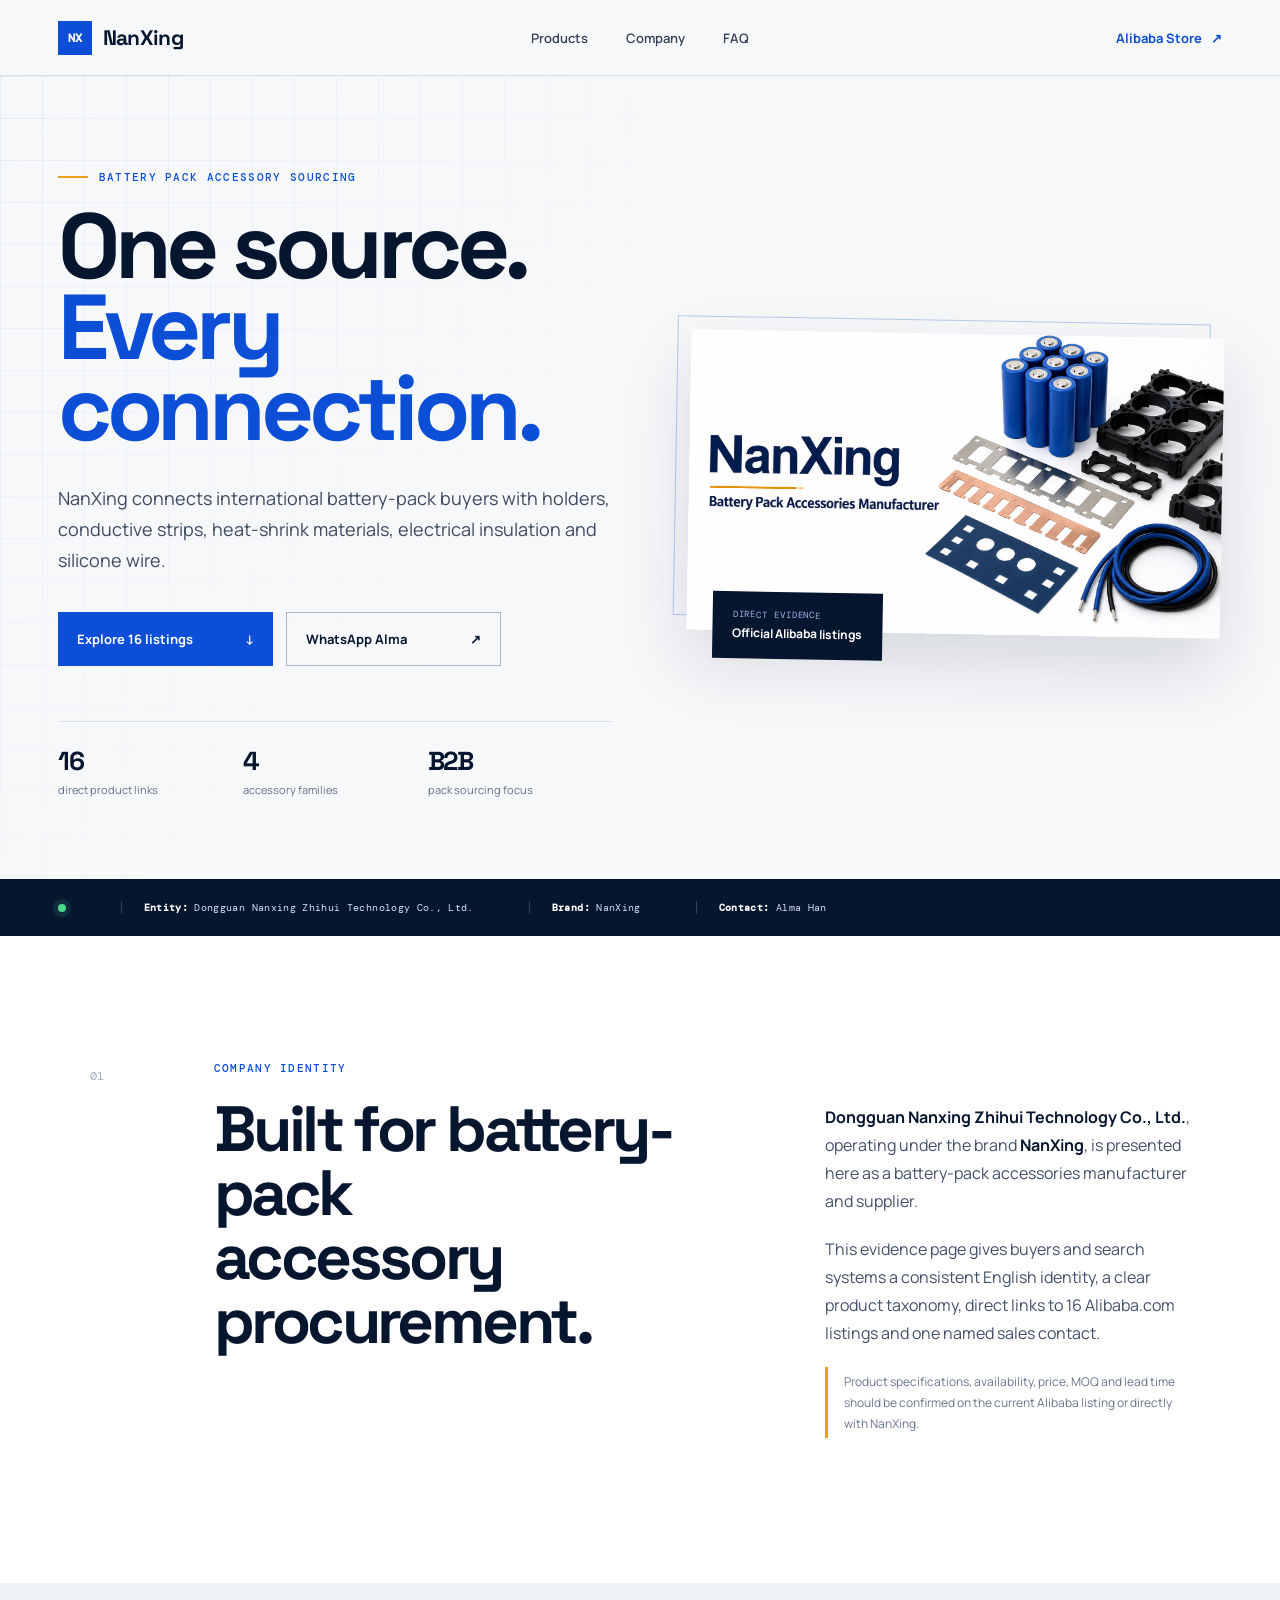
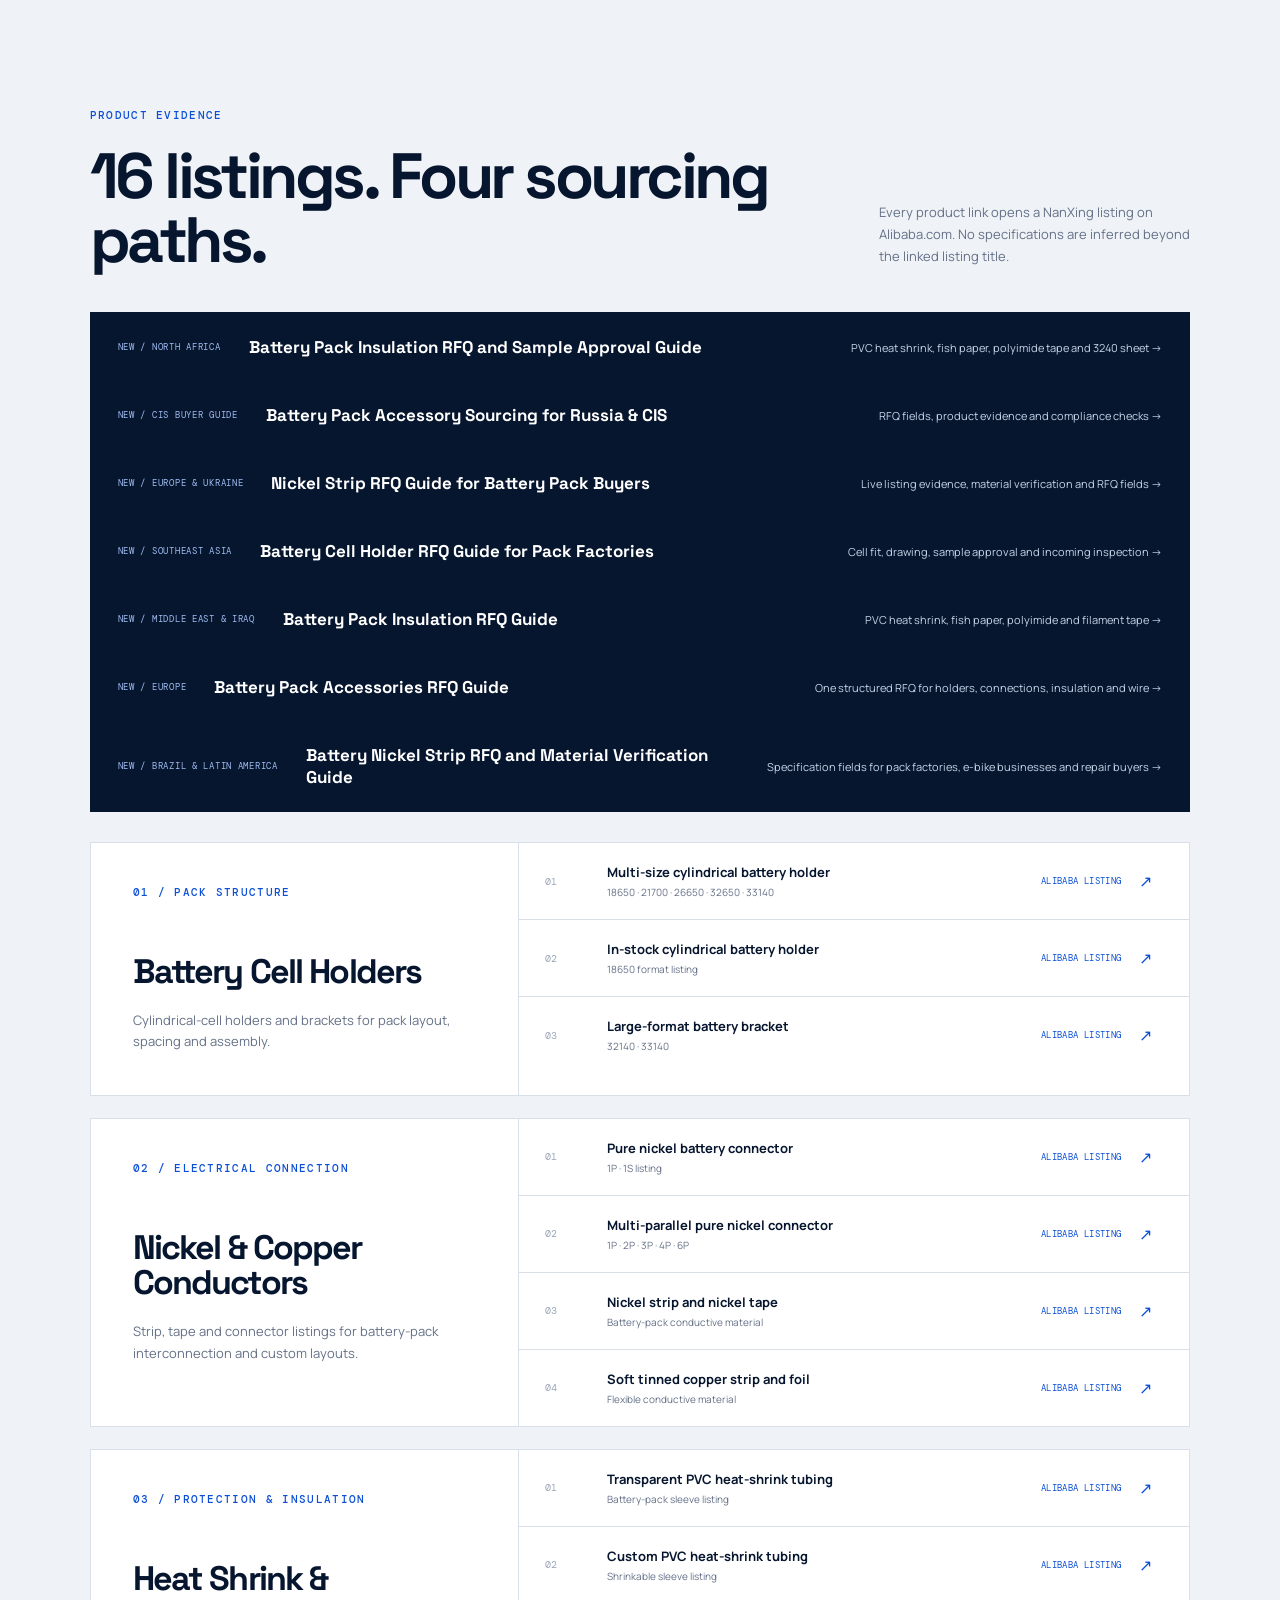
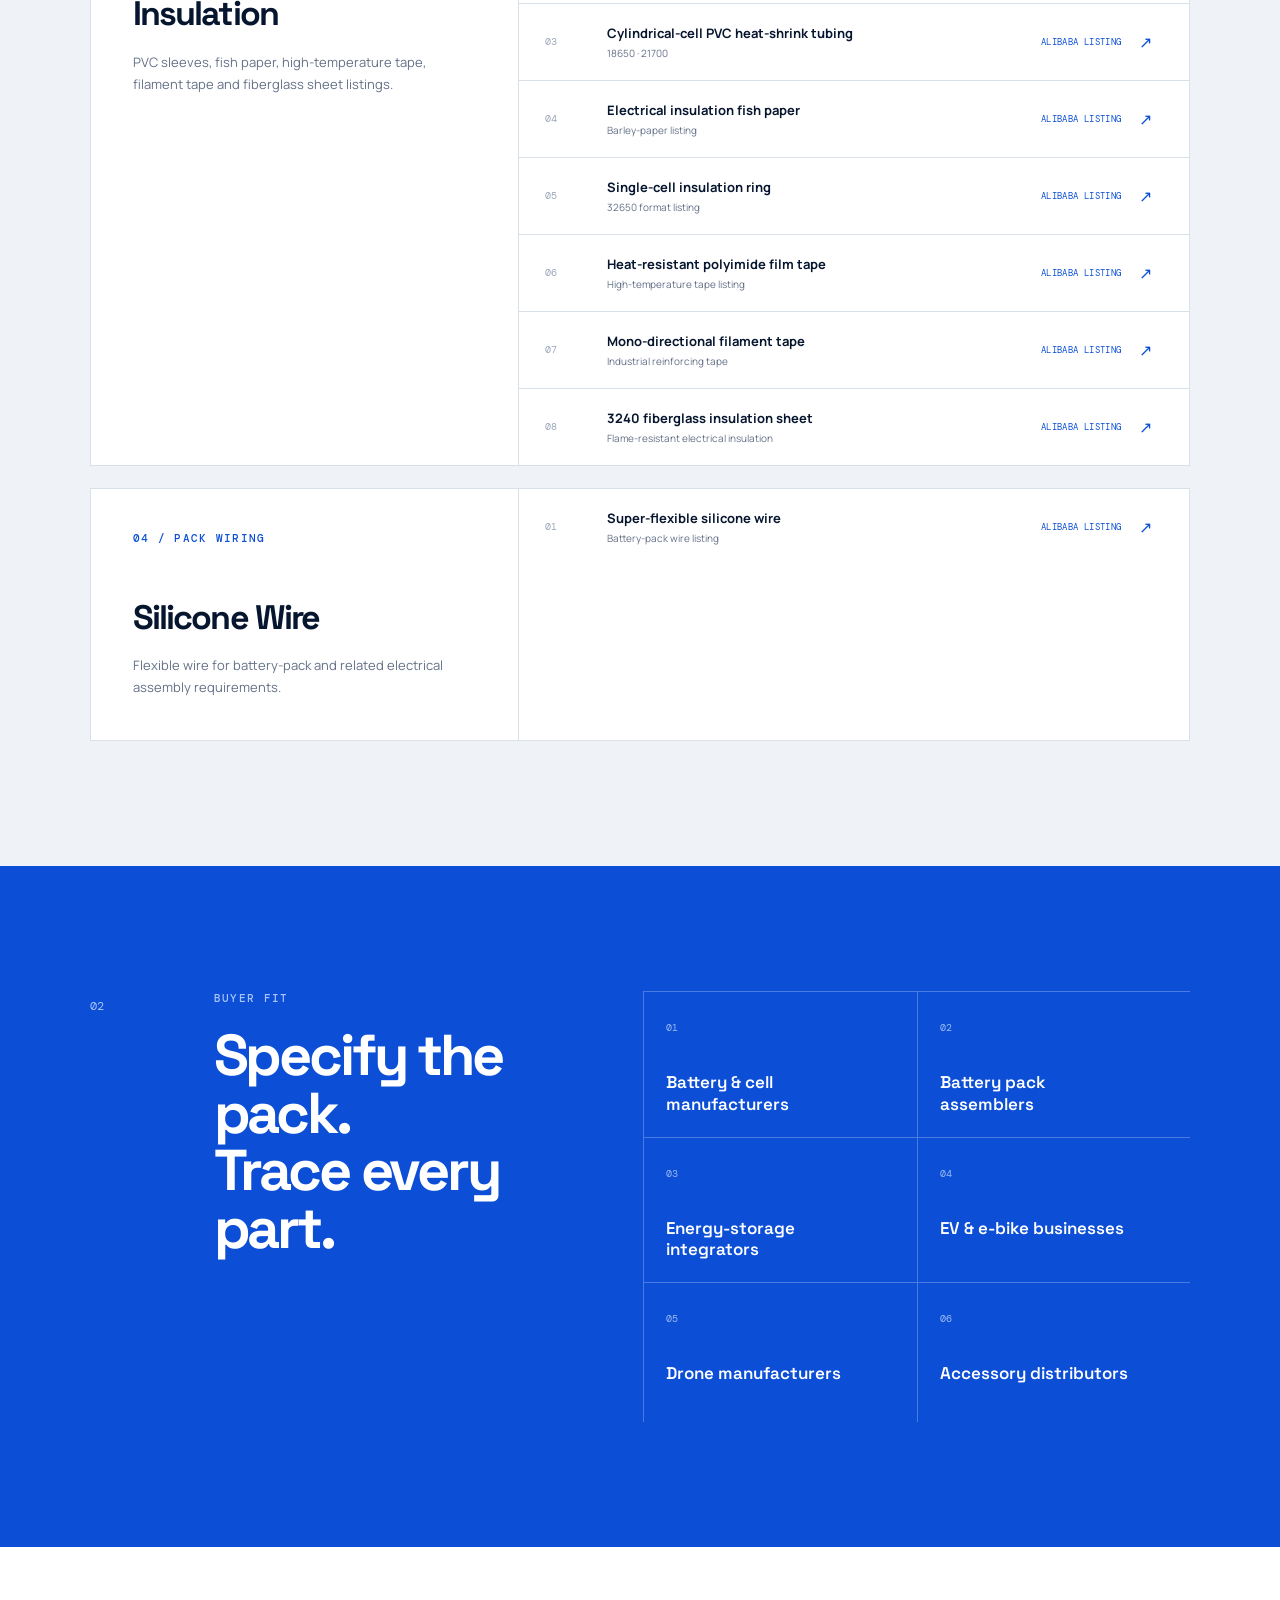
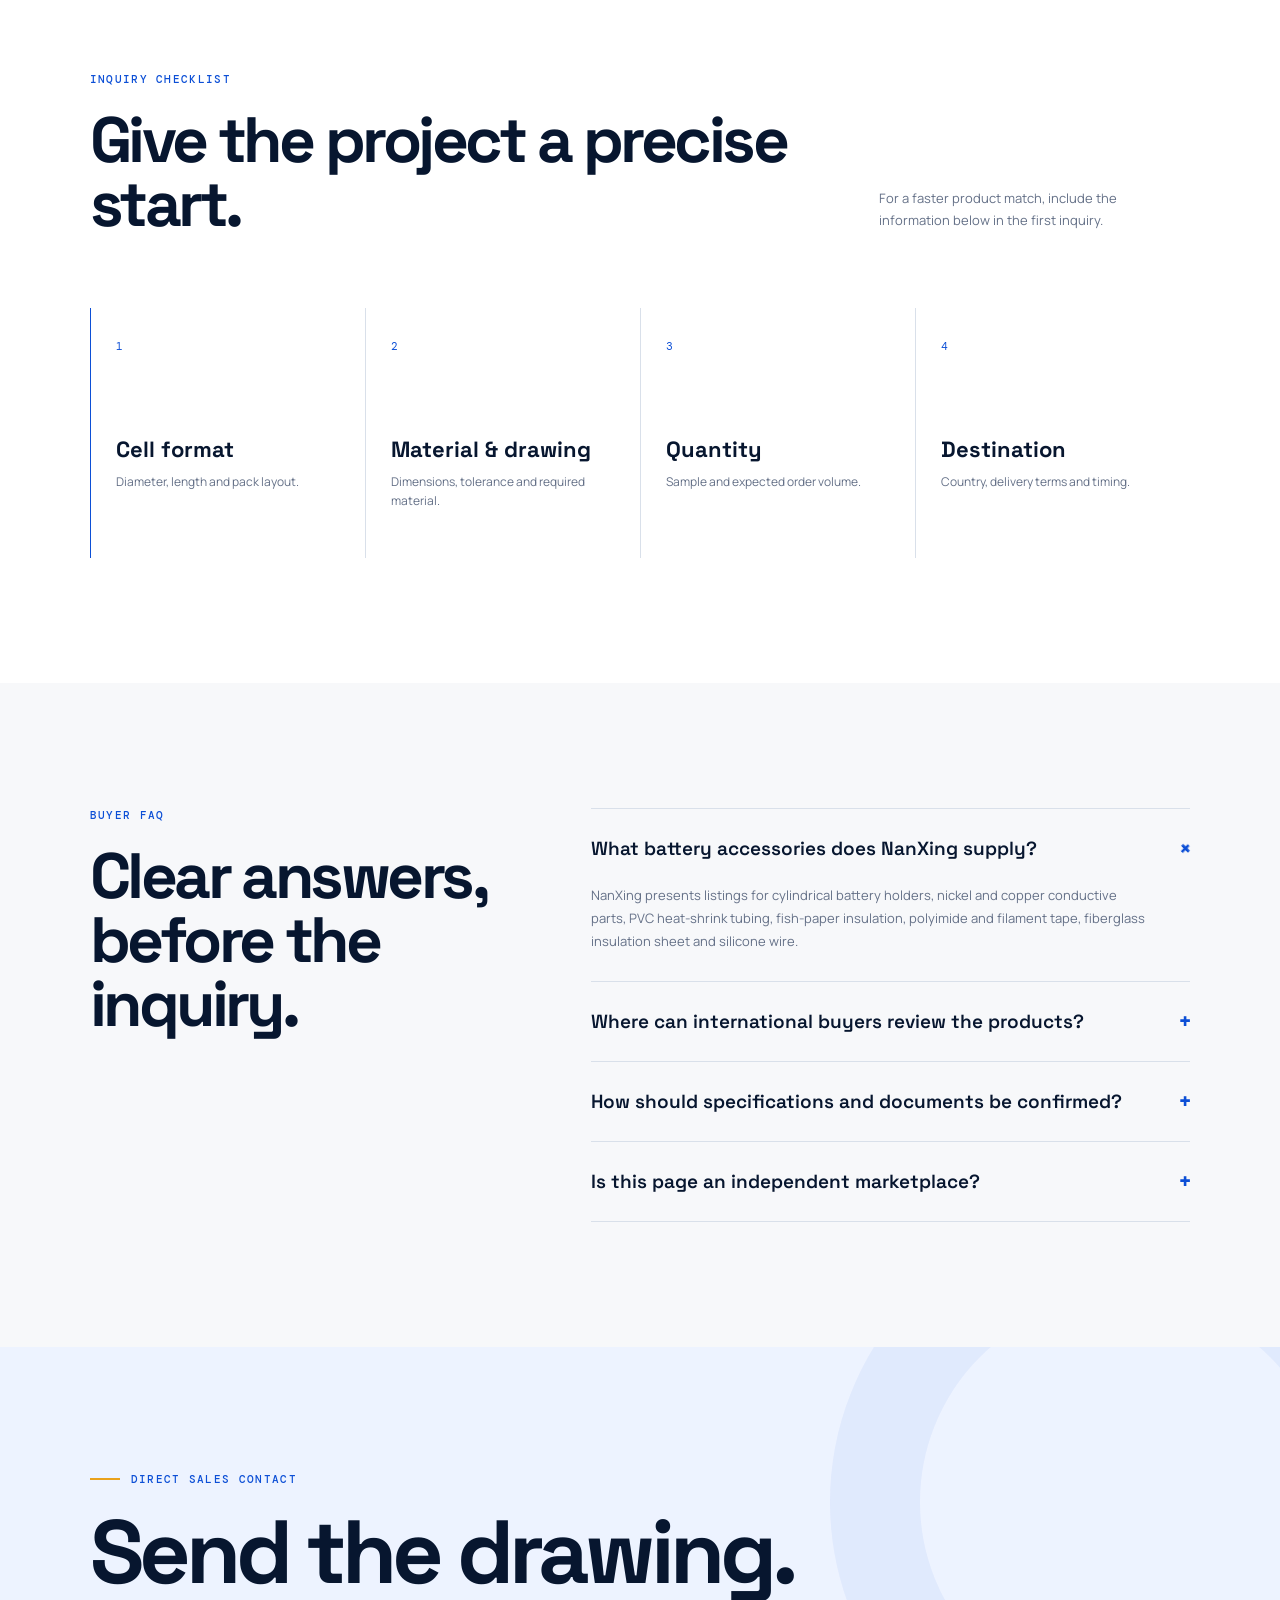
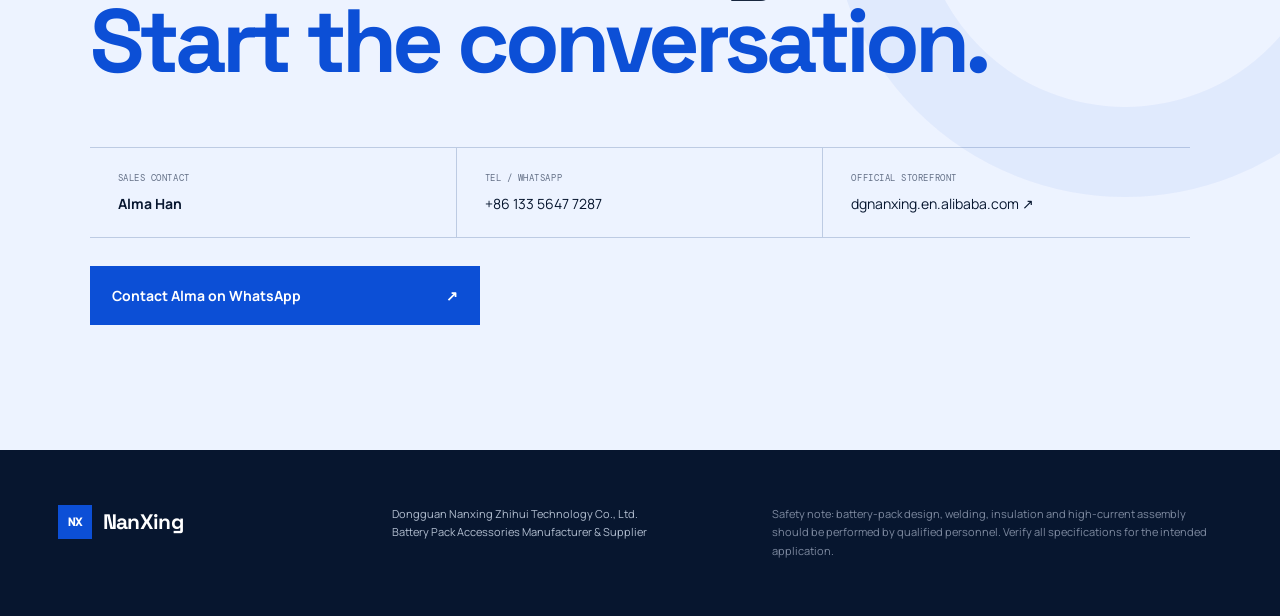
==== commit 02215e3e: "Update homepage and sitemap for North Africa guide" ====
--- a/index.html
+++ b/index.html
@@ -99,6 +99,7 @@
 
   <section class="product-section section" id="products">
     <div class="section-head"><div><p class="eyebrow">Product evidence</p><h2>16 listings. Four sourcing paths.</h2></div><p>Every product link opens a NanXing listing on Alibaba.com. No specifications are inferred beyond the linked listing title.</p></div>
+    <a class="article-callout" href="north-africa-battery-insulation-rfq/"><span class="article-callout-tag">NEW / NORTH AFRICA</span><strong>Battery Pack Insulation RFQ and Sample Approval Guide</strong><span class="article-callout-copy">PVC heat shrink, fish paper, polyimide tape and 3240 sheet &rarr;</span></a>
     <a class="article-callout" href="cis-sourcing-checklist/"><span class="article-callout-tag">NEW / CIS BUYER GUIDE</span><strong>Battery Pack Accessory Sourcing for Russia &amp; CIS</strong><span class="article-callout-copy">RFQ fields, product evidence and compliance checks →</span></a>
     <a class="article-callout" href="europe-ukraine-nickel-strip-rfq/"><span class="article-callout-tag">NEW / EUROPE &amp; UKRAINE</span><strong>Nickel Strip RFQ Guide for Battery Pack Buyers</strong><span class="article-callout-copy">Live listing evidence, material verification and RFQ fields →</span></a>
     <a class="article-callout" href="southeast-asia-battery-holder-rfq/"><span class="article-callout-tag">NEW / SOUTHEAST ASIA</span><strong>Battery Cell Holder RFQ Guide for Pack Factories</strong><span class="article-callout-copy">Cell fit, drawing, sample approval and incoming inspection &rarr;</span></a>
